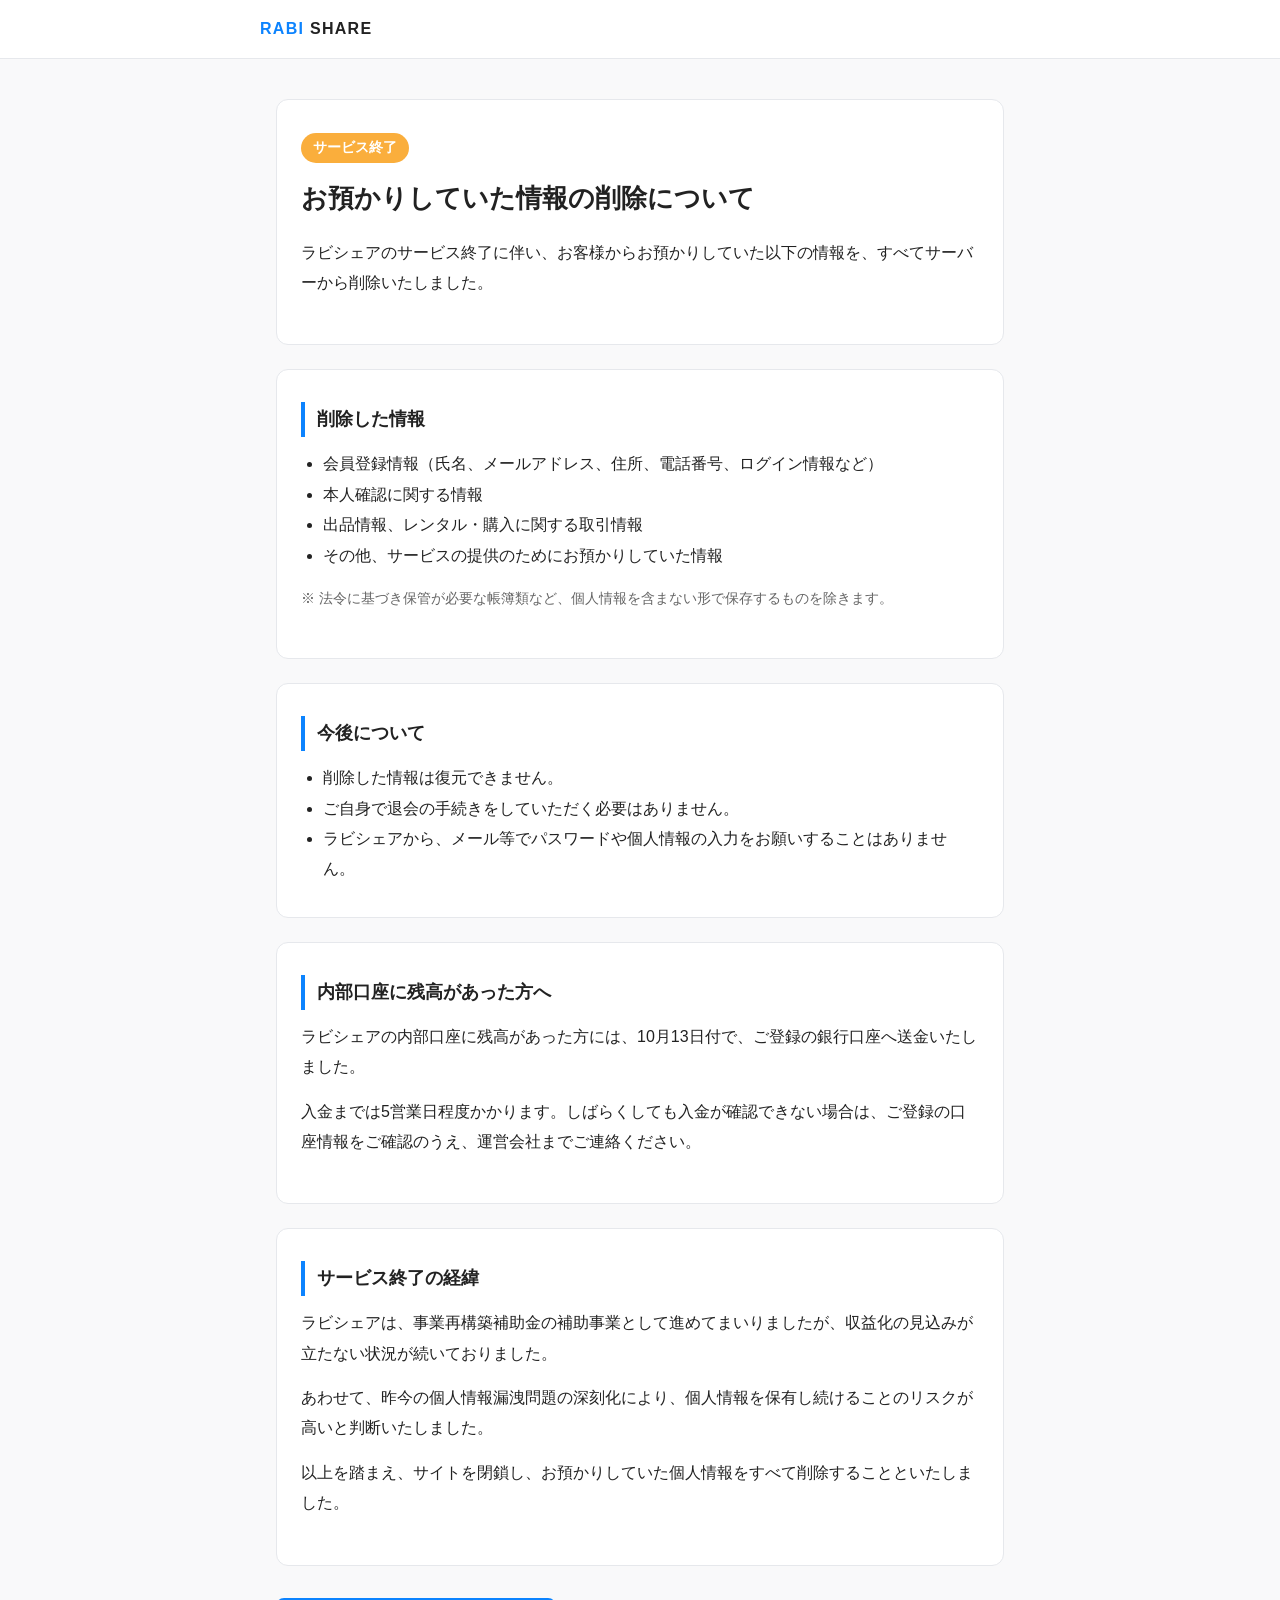
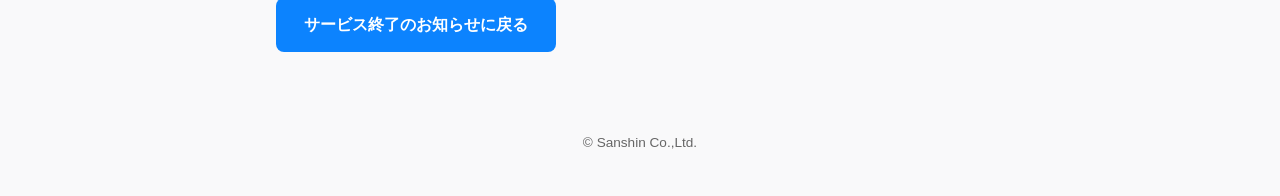
==== data-deletion/index.html @ 22bdcc75 "ラビシェア閉鎖告知サイトを追加 Co-Authored-By: Claude Sonnet 5.5 <noreply@anthropic.com>" ====
<!doctype html>
<html lang="ja">
<head>
<meta charset="utf-8">
<meta name="viewport" content="width=device-width,initial-scale=1">
<title>登録情報の削除について｜ラビシェア</title>
<meta name="description" content="ラビシェアのサービス終了に伴い、会員登録情報・本人確認情報などの個人情報をすべてサーバーから削除いたしました。">
<link rel="stylesheet" href="/style.css">
</head>
<body>
<header><a class="logo" href="/"><b>RABI</b> SHARE</a></header>
<main>
  <div class="card">
    <span class="badge">サービス終了</span>
    <h1>お預かりしていた情報の削除について</h1>
    <p>ラビシェアのサービス終了に伴い、お客様からお預かりしていた以下の情報を、すべてサーバーから削除いたしました。</p>
  </div>

  <div class="card">
    <h2>削除した情報</h2>
    <ul>
      <li>会員登録情報（氏名、メールアドレス、住所、電話番号、ログイン情報など）</li>
      <li>本人確認に関する情報</li>
      <li>出品情報、レンタル・購入に関する取引情報</li>
      <li>その他、サービスの提供のためにお預かりしていた情報</li>
    </ul>
    <p class="note" style="margin-top:14px">※ 法令に基づき保管が必要な帳簿類など、個人情報を含まない形で保存するものを除きます。</p>
  </div>

  <div class="card">
    <h2>今後について</h2>
    <ul>
      <li>削除した情報は復元できません。</li>
      <li>ご自身で退会の手続きをしていただく必要はありません。</li>
      <li>ラビシェアから、メール等でパスワードや個人情報の入力をお願いすることはありません。</li>
    </ul>
  </div>

  <div class="card">
    <h2>内部口座に残高があった方へ</h2>
    <p>ラビシェアの内部口座に残高があった方には、10月13日付で、ご登録の銀行口座へ送金いたしました。</p>
    <p>入金までは5営業日程度かかります。しばらくしても入金が確認できない場合は、ご登録の口座情報をご確認のうえ、運営会社までご連絡ください。</p>
  </div>

  <div class="card">
    <h2>サービス終了の経緯</h2>
    <p>ラビシェアは、事業再構築補助金の補助事業として進めてまいりましたが、収益化の見込みが立たない状況が続いておりました。</p>
    <p>あわせて、昨今の個人情報漏洩問題の深刻化により、個人情報を保有し続けることのリスクが高いと判断いたしました。</p>
    <p>以上を踏まえ、サイトを閉鎖し、お預かりしていた個人情報をすべて削除することといたしました。</p>
  </div>

  <p><a class="btn" href="/">サービス終了のお知らせに戻る</a></p>
</main>
<footer>&copy; Sanshin Co.,Ltd.</footer>
</body>
</html>
---- style.css ----
:root{--blue:#0c83fe;--orange:#faae3c;--ink:#222;--sub:#666;--line:#e6e8ec;--bg:#f9f9fa}
*{box-sizing:border-box}
body{margin:0;color:var(--ink);background:var(--bg);font-family:"Hiragino Sans","Yu Gothic UI","Meiryo",sans-serif;line-height:1.9}
header{background:#fff;border-bottom:1px solid var(--line);padding:14px 16px}
.logo{max-width:760px;margin:0 auto;font-weight:800;letter-spacing:.08em;color:var(--ink);text-decoration:none;display:block}
.logo b{color:var(--blue)}
main{max-width:760px;margin:0 auto;padding:40px 16px 64px}
.card{background:#fff;border:1px solid var(--line);border-radius:12px;padding:32px 24px;margin-bottom:24px}
.badge{display:inline-block;background:var(--orange);color:#fff;font-weight:700;font-size:.85rem;padding:2px 12px;border-radius:99px}
h1{font-size:1.6rem;line-height:1.5;margin:16px 0 20px}
h2{font-size:1.15rem;margin:0 0 12px;padding-left:12px;border-left:4px solid var(--blue)}
p{margin:0 0 14px}
ul{margin:0;padding-left:1.4em}
.btn{display:inline-block;background:var(--blue);color:#fff;text-decoration:none;font-weight:700;padding:12px 28px;border-radius:8px;margin-top:8px}
.btn:hover{opacity:.9}
.note{color:var(--sub);font-size:.9rem}
table{width:100%;border-collapse:collapse;font-size:.95rem}
th,td{text-align:left;padding:10px 8px;border-bottom:1px solid var(--line);vertical-align:top}
th{width:11em;color:var(--sub);font-weight:600}
footer{text-align:center;color:var(--sub);font-size:.85rem;padding:0 16px 40px}
@media(max-width:480px){h1{font-size:1.35rem}.card{padding:24px 16px}th{width:8em}}
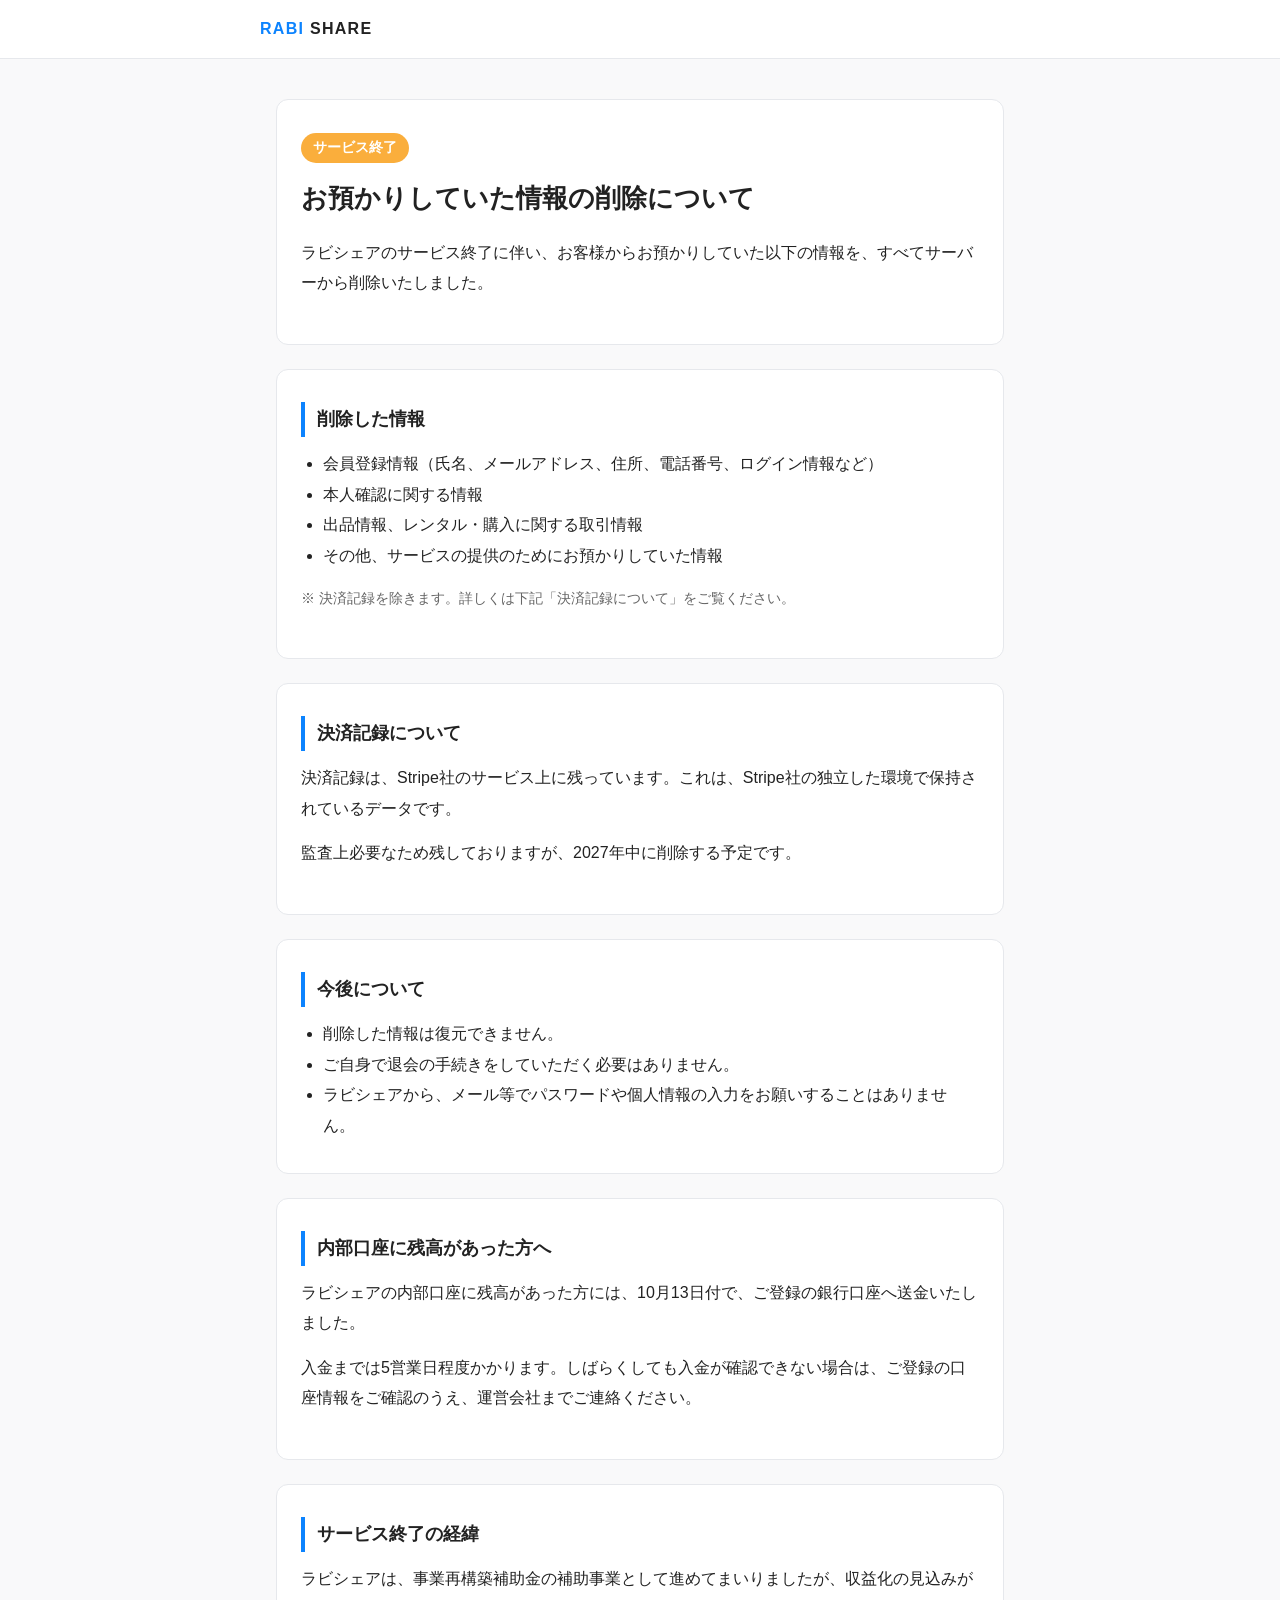
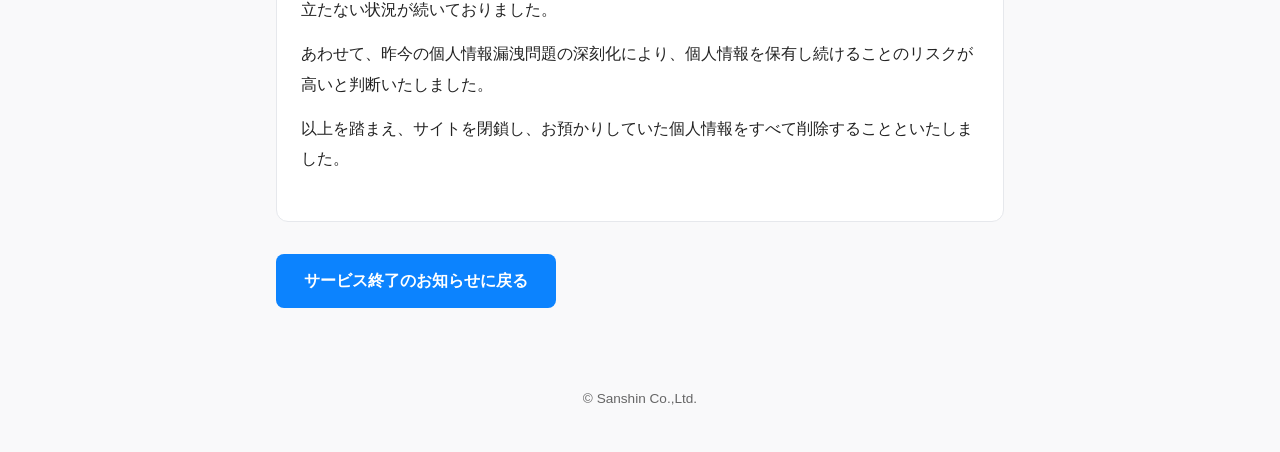
==== commit bde86e5c: "決済記録(Stripe)の保持と削除予定を追記 Co-Authored-By: Claude Sonnet 5.5 <noreply@anthropic.com>" ====
--- a/data-deletion/index.html
+++ b/data-deletion/index.html
@@ -24,7 +24,13 @@
       <li>出品情報、レンタル・購入に関する取引情報</li>
       <li>その他、サービスの提供のためにお預かりしていた情報</li>
     </ul>
-    <p class="note" style="margin-top:14px">※ 法令に基づき保管が必要な帳簿類など、個人情報を含まない形で保存するものを除きます。</p>
+    <p class="note" style="margin-top:14px">※ 決済記録を除きます。詳しくは下記「決済記録について」をご覧ください。</p>
+  </div>
+
+  <div class="card">
+    <h2>決済記録について</h2>
+    <p>決済記録は、Stripe社のサービス上に残っています。これは、Stripe社の独立した環境で保持されているデータです。</p>
+    <p>監査上必要なため残しておりますが、2027年中に削除する予定です。</p>
   </div>
 
   <div class="card">
